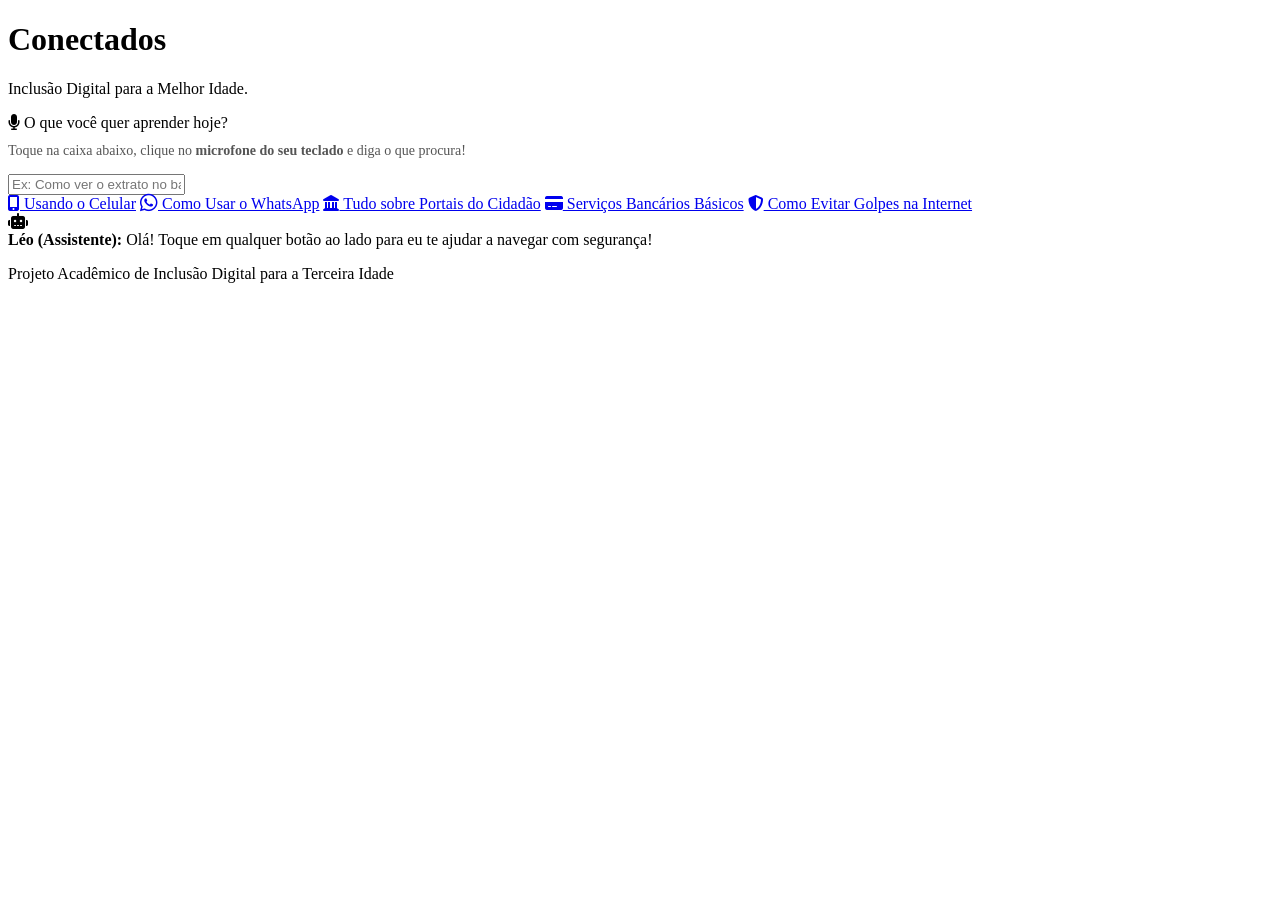
==== index.html @ 57c7a3a5 "Add files via upload" ====
<!DOCTYPE html>
<html lang="pt-BR">
<head>
    <meta charset="UTF-8">
    <meta name="viewport" content="width=device-width, initial-scale=1.0">
    <title>Conectados - Portal de Inclusão Digital</title>
    <!-- Ícones -->
    <link rel="stylesheet" href="https://cdnjs.cloudflare.com/ajax/libs/font-awesome/6.4.0/css/all.min.css">
    <!-- Conectando o arquivo CSS separado -->
    <link rel="stylesheet" href="style.css">
</head>
<body>

    <!-- Banner com Imagem de Fundo e Texto na Esquerda -->
    <header class="banner-topo">
        <div class="banner-texto">
            <h1>Conectados</h1>
            <p class="subtitle">Inclusão Digital para a Melhor Idade.</p>
        </div>
    </header>

    <!-- Área de Busca / Dica do Microfone para a Terceira Idade -->
    <div class="search-box">
        <p><i class="fa-solid fa-microphone"></i> O que você quer aprender hoje?</p>
        <p style="font-size: 14px; font-weight: normal; color: #555; margin-top: -5px; margin-bottom: 15px;">
            Toque na caixa abaixo, clique no <b>microfone do seu teclado</b> e diga o que procura!
        </p>
        <input type="text" class="search-input" placeholder="Ex: Como ver o extrato no banco, evitar golpes...">
    </div>

    <!-- Botões Principais de Conteúdo (Com a inversão solicitada) -->
    <div class="grid-buttons">
        <a href="celular.html" class="btn"><i class="fa-solid fa-mobile-screen-button"></i> Usando o Celular</a>
<a href="whatsapp.html" class="btn btn-whatsapp"><i class="fa-brands fa-whatsapp fa-lg"></i> Como Usar o WhatsApp</a>
        <a href="#" class="btn" onclick="mudarFala('Aqui você aprende a acessar os portais do governo como Meu INSS e Gov.br de forma simples!')"><i class="fa-solid fa-landmark"></i> Tudo sobre Portais do Cidadão</a>
        <a href="#" class="btn" onclick="mudarFala('Vamos ver como mexer no aplicativo do seu banco, ver extratos e fazer Pix com total segurança!')"><i class="fa-solid fa-credit-card"></i> Serviços Bancários Básicos</a>
        <a href="#" class="btn" onclick="mudarFala('Muito importante! Aqui mostro como identificar e não cair em golpes na internet.')"><i class="fa-solid fa-shield-halved"></i> Como Evitar Golpes na Internet</a>
    </div>

    <!-- Assistente Virtual Interativo Flutuante (Léo) -->
    <div class="interactive-pet" id="petAssistant">
        <div class="pet-avatar" onclick="mudarFala('Estou aqui te acompanhando! Toque em qualquer botão acima para começarmos.')">
            <i class="fa-solid fa-robot"></i>
        </div>
        <div class="pet-speech">
            <strong>Léo (Assistente):</strong>
            <span id="textoFala">Olá! Toque em qualquer botão ao lado para eu te ajudar a navegar com segurança!</span>
        </div>
    </div>

    <footer>
        <p>Projeto Acadêmico de Inclusão Digital para a Terceira Idade</p>
    </footer>

    <!-- Script JavaScript -->
    <script>
        function mudarFala(frase) {
            event.preventDefault(); 
            document.getElementById('textoFala').innerText = frase;
        }
    </script>

</body>
</html>
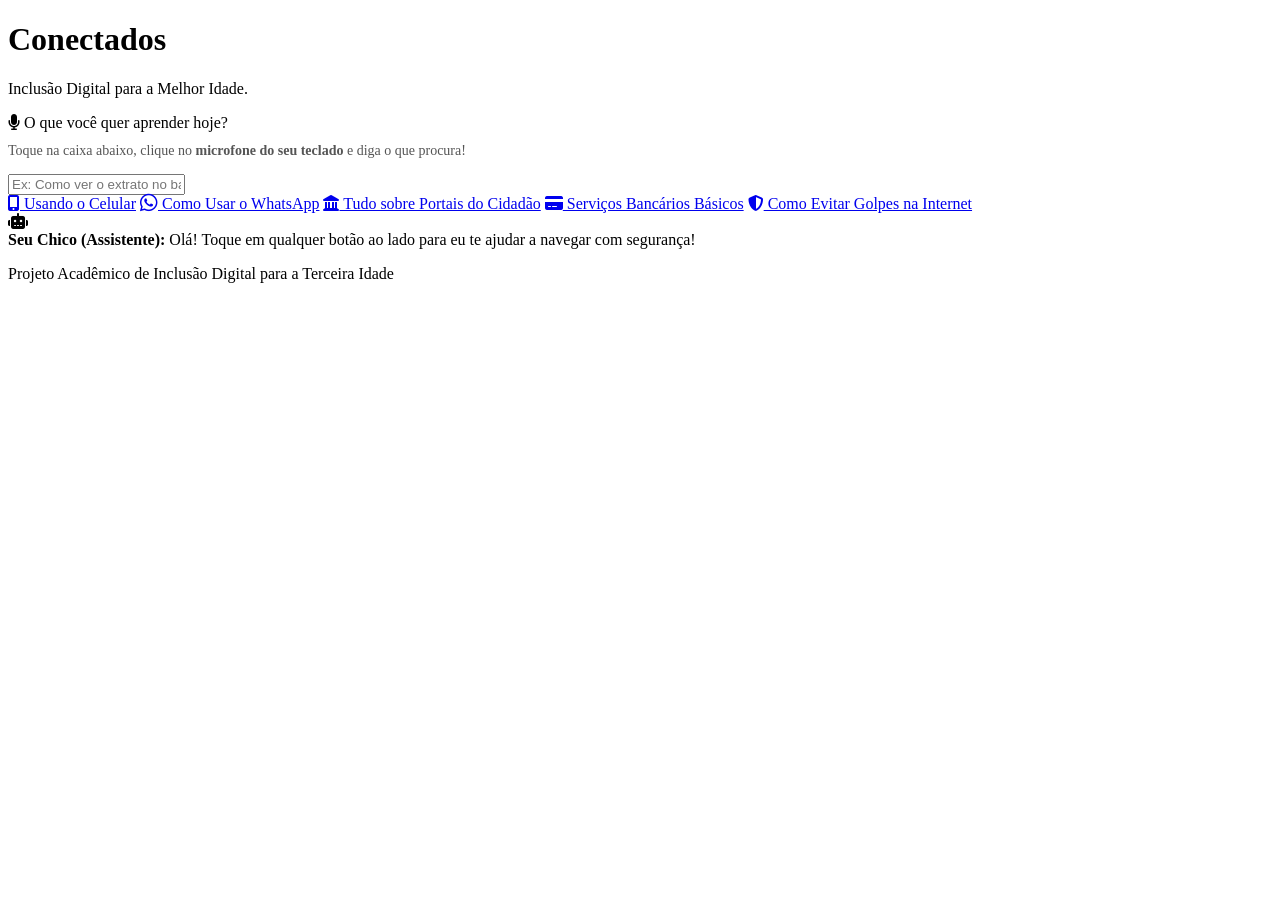
==== commit ac774220: "Update index.html" ====
--- a/index.html
+++ b/index.html
@@ -43,7 +43,7 @@
             <i class="fa-solid fa-robot"></i>
         </div>
         <div class="pet-speech">
-            <strong>Léo (Assistente):</strong>
+            <strong>Seu Chico (Assistente):</strong>
             <span id="textoFala">Olá! Toque em qualquer botão ao lado para eu te ajudar a navegar com segurança!</span>
         </div>
     </div>
@@ -61,4 +61,4 @@
     </script>
 
 </body>
-</html>+</html>
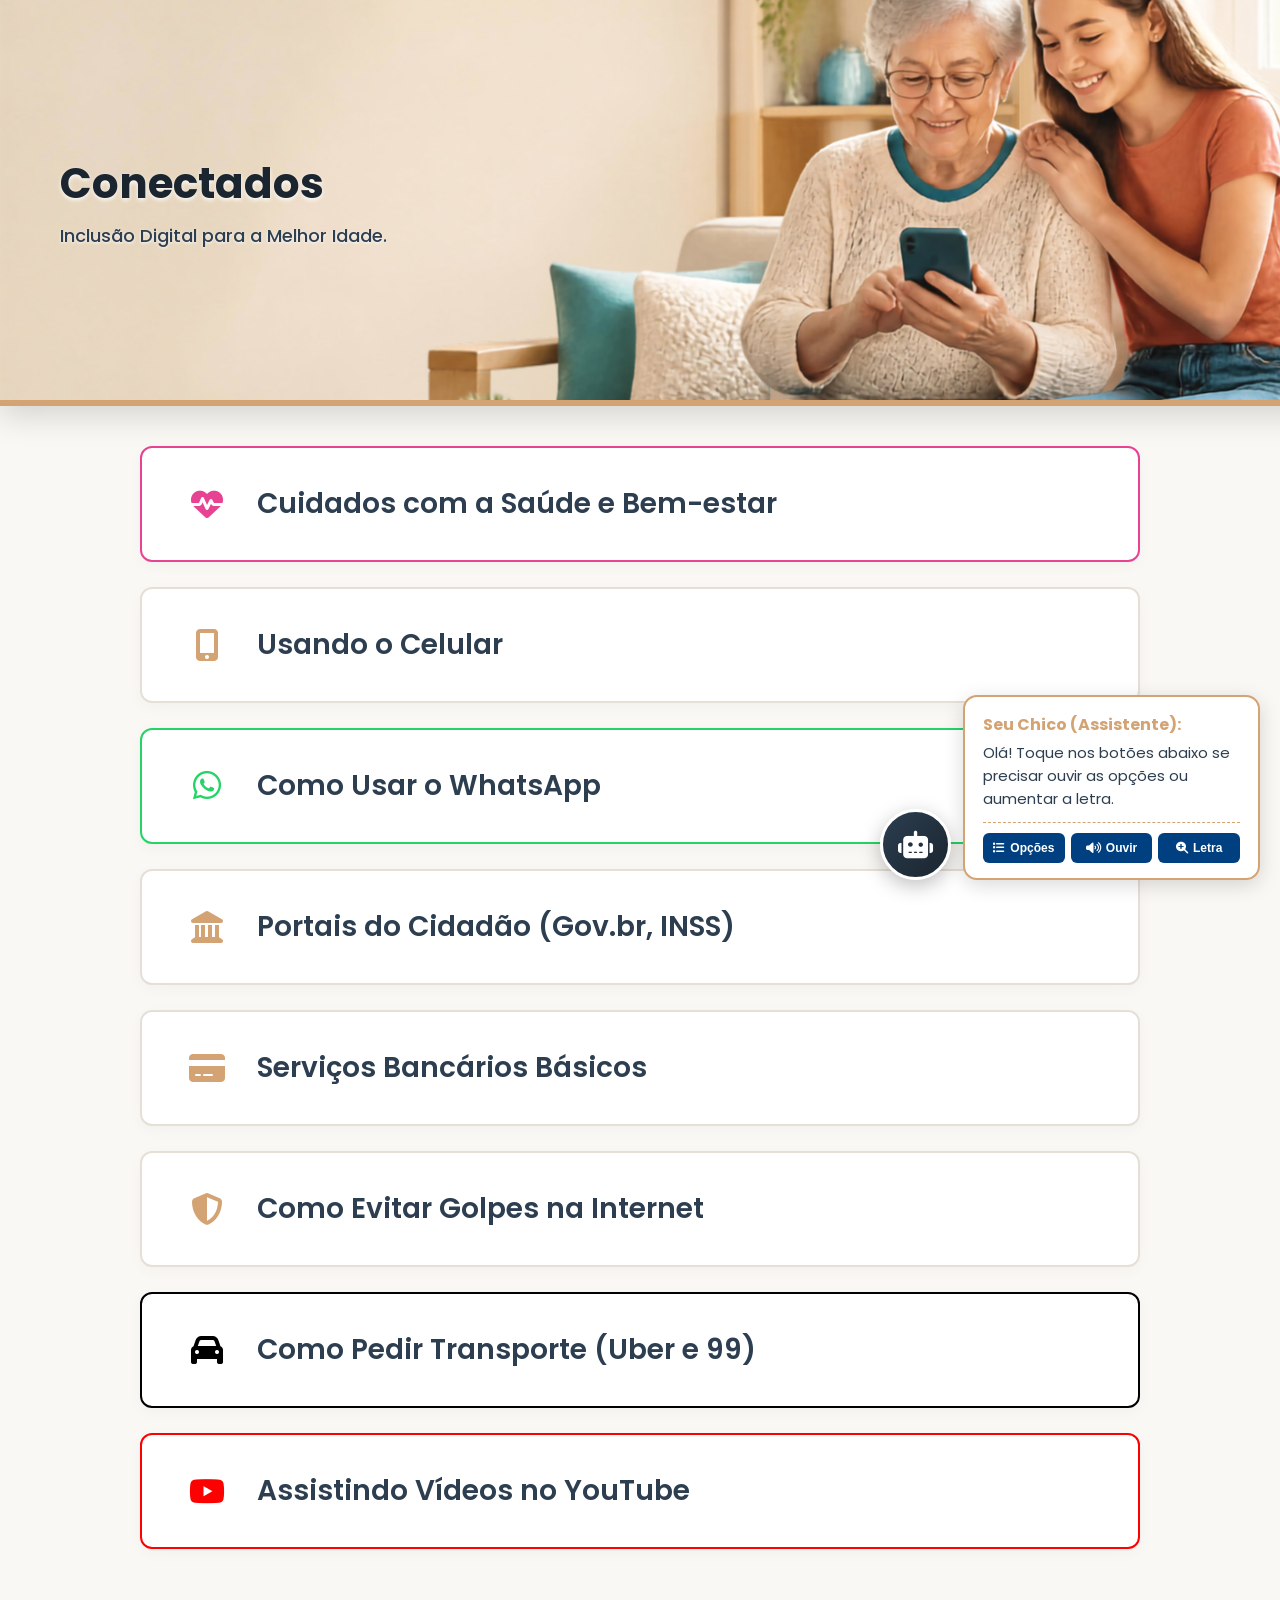
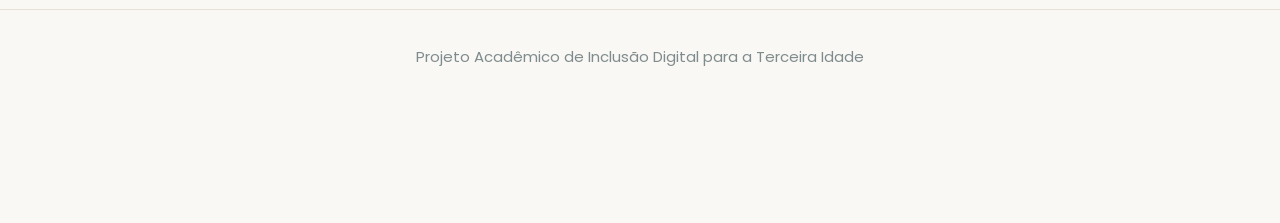
==== commit 3f9da13c: "Add files via upload" ====
--- a/index.html
+++ b/index.html
@@ -4,47 +4,51 @@
     <meta charset="UTF-8">
     <meta name="viewport" content="width=device-width, initial-scale=1.0">
     <title>Conectados - Portal de Inclusão Digital</title>
-    <!-- Ícones -->
     <link rel="stylesheet" href="https://cdnjs.cloudflare.com/ajax/libs/font-awesome/6.4.0/css/all.min.css">
-    <!-- Conectando o arquivo CSS separado -->
     <link rel="stylesheet" href="style.css">
 </head>
 <body>
 
-    <!-- Banner com Imagem de Fundo e Texto na Esquerda -->
-    <header class="banner-topo">
+    <!-- Banner Restaurado com a imagem garantida no próprio HTML -->
+    <header class="banner-topo" style="background-image: url('banner-topo.png');">
         <div class="banner-texto">
             <h1>Conectados</h1>
             <p class="subtitle">Inclusão Digital para a Melhor Idade.</p>
         </div>
     </header>
 
-    <!-- Área de Busca / Dica do Microfone para a Terceira Idade -->
-    <div class="search-box">
-        <p><i class="fa-solid fa-microphone"></i> O que você quer aprender hoje?</p>
-        <p style="font-size: 14px; font-weight: normal; color: #555; margin-top: -5px; margin-bottom: 15px;">
-            Toque na caixa abaixo, clique no <b>microfone do seu teclado</b> e diga o que procura!
-        </p>
-        <input type="text" class="search-input" placeholder="Ex: Como ver o extrato no banco, evitar golpes...">
+    <div class="grid-buttons" style="margin-top: 40px;">
+        <!-- Nova Opção: Primeira da lista -->
+        <a href="saude.html" class="btn btn-saude"><i class="fa-solid fa-heart-pulse"></i> Cuidados com a Saúde e Bem-estar</a>
+        
+        <a href="celular.html" class="btn"><i class="fa-solid fa-mobile-screen-button"></i> Usando o Celular</a>
+        <a href="whatsapp.html" class="btn btn-whatsapp"><i class="fa-brands fa-whatsapp fa-lg"></i> Como Usar o WhatsApp</a>
+        <a href="portais.html" class="btn"><i class="fa-solid fa-landmark"></i> Portais do Cidadão (Gov.br, INSS)</a>
+        <a href="bancos.html" class="btn"><i class="fa-solid fa-credit-card"></i> Serviços Bancários Básicos</a>
+        <a href="golpes.html" class="btn"><i class="fa-solid fa-shield-halved"></i> Como Evitar Golpes na Internet</a>
+        <a href="transporte.html" class="btn btn-transporte"><i class="fa-solid fa-car"></i> Como Pedir Transporte (Uber e 99)</a>
+        <a href="youtube.html" class="btn btn-youtube"><i class="fa-brands fa-youtube"></i> Assistindo Vídeos no YouTube</a>
     </div>
 
-    <!-- Botões Principais de Conteúdo (Com a inversão solicitada) -->
-    <div class="grid-buttons">
-        <a href="celular.html" class="btn"><i class="fa-solid fa-mobile-screen-button"></i> Usando o Celular</a>
-<a href="whatsapp.html" class="btn btn-whatsapp"><i class="fa-brands fa-whatsapp fa-lg"></i> Como Usar o WhatsApp</a>
-        <a href="#" class="btn" onclick="mudarFala('Aqui você aprende a acessar os portais do governo como Meu INSS e Gov.br de forma simples!')"><i class="fa-solid fa-landmark"></i> Tudo sobre Portais do Cidadão</a>
-        <a href="#" class="btn" onclick="mudarFala('Vamos ver como mexer no aplicativo do seu banco, ver extratos e fazer Pix com total segurança!')"><i class="fa-solid fa-credit-card"></i> Serviços Bancários Básicos</a>
-        <a href="#" class="btn" onclick="mudarFala('Muito importante! Aqui mostro como identificar e não cair em golpes na internet.')"><i class="fa-solid fa-shield-halved"></i> Como Evitar Golpes na Internet</a>
-    </div>
-
-    <!-- Assistente Virtual Interativo Flutuante (Léo) -->
     <div class="interactive-pet" id="petAssistant">
-        <div class="pet-avatar" onclick="mudarFala('Estou aqui te acompanhando! Toque em qualquer botão acima para começarmos.')">
+        <div class="pet-avatar" onclick="mudarFala('Aqui estou! Escolha uma das opções abaixo para eu te ajudar.')">
             <i class="fa-solid fa-robot"></i>
         </div>
         <div class="pet-speech">
             <strong>Seu Chico (Assistente):</strong>
-            <span id="textoFala">Olá! Toque em qualquer botão ao lado para eu te ajudar a navegar com segurança!</span>
+            <span id="textoFala">Olá! Toque nos botões abaixo se precisar ouvir as opções ou aumentar a letra.</span>
+            
+            <div class="pet-acoes">
+                <button onclick="lerOpcoesDaPagina()" class="btn-acao-pet" title="Ouvir botões da tela">
+                    <i class="fa-solid fa-list"></i> Opções
+                </button>
+                <button onclick="lerTextoAlto()" class="btn-acao-pet" title="Ouvir texto atual">
+                    <i class="fa-solid fa-volume-high"></i> Ouvir
+                </button>
+                <button onclick="alternarTamanhoFonte()" class="btn-acao-pet" title="Aumentar letras">
+                    <i class="fa-solid fa-magnifying-glass-plus"></i> Letra
+                </button>
+            </div>
         </div>
     </div>
 
@@ -52,13 +56,60 @@
         <p>Projeto Acadêmico de Inclusão Digital para a Terceira Idade</p>
     </footer>
 
-    <!-- Script JavaScript -->
     <script>
-        function mudarFala(frase) {
-            event.preventDefault(); 
-            document.getElementById('textoFala').innerText = frase;
+        let vozes = [];
+        window.speechSynthesis.onvoiceschanged = () => { vozes = window.speechSynthesis.getVoices(); };
+
+        function mudarFala(frase) { document.getElementById('textoFala').innerText = frase; }
+        
+        function alternarTamanhoFonte() {
+            document.body.classList.toggle('fonte-grande');
+            if(document.body.classList.contains('fonte-grande')){
+                mudarFala('Letras aumentadas.');
+                falarAlto('Letras aumentadas.');
+            } else {
+                mudarFala('Letras em tamanho normal.');
+                falarAlto('Tamanho normal.');
+            }
+        }
+        
+        function configurarVoz(fala) {
+            fala.lang = 'pt-BR';
+            fala.rate = 1.0; 
+            if (vozes.length > 0) {
+                let naturalVoice = vozes.find(v => v.lang.includes('pt') && (v.name.includes('Google') || v.name.includes('Natural') || v.name.includes('Microsoft')));
+                fala.voice = naturalVoice ? naturalVoice : vozes.find(v => v.lang.includes('pt'));
+            }
+        }
+
+        function falarAlto(texto) {
+            if ('speechSynthesis' in window) {
+                window.speechSynthesis.cancel();
+                const fala = new SpeechSynthesisUtterance(texto);
+                configurarVoz(fala);
+                window.speechSynthesis.speak(fala);
+            } else { alert("Desculpe, seu dispositivo não suporta leitura de voz."); }
+        }
+
+        function lerOpcoesDaPagina() {
+            const botoes = document.querySelectorAll('.grid-buttons .btn');
+            let texto = "Estas são as opções disponíveis na tela. ";
+            botoes.forEach((btn, index) => {
+                const titulo = btn.querySelector('h3');
+                const desc = btn.querySelector('p');
+                if(titulo && desc) { texto += `Opção ${index + 1}: ${titulo.innerText}. ${desc.innerText}. `; }
+                else { texto += `Opção ${index + 1}: ${btn.innerText}. `; }
+                texto += " ... ";
+            });
+            texto += "Toque na opção que desejar.";
+            mudarFala("Estou lendo as opções da tela. Escute com atenção.");
+            falarAlto(texto);
+        }
+
+        function lerTextoAlto() {
+            let textoParaLer = document.getElementById('textoFala').innerText;
+            falarAlto(textoParaLer);
         }
     </script>
-
 </body>
-</html>
+</html>
--- a/style.css
+++ b/style.css
@@ -0,0 +1,389 @@
+@import url('https://fonts.googleapis.com/css2?family=Poppins:wght@300;400;500;600;700&display=swap');
+
+body {
+    font-family: 'Poppins', sans-serif;
+    background-color: #FAF8F5;
+    color: #2C3E50;
+    margin: 0;
+    padding: 0;
+    text-align: center;
+    overflow-x: hidden;
+    padding-bottom: 140px;
+}
+
+/* --- BANNER TOPO CORRIGIDO --- */
+.banner-topo {
+    position: relative;
+    width: 100%;
+    height: 400px; /* Isso garante que a imagem apareça por inteiro */
+    background-image: url('banner-topo.png'); 
+    background-size: cover;
+    background-position: center;
+    background-repeat: no-repeat;
+    border-bottom: 6px solid #D4A373;
+    margin-bottom: 40px;
+    box-shadow: 0 10px 30px rgba(0,0,0,0.15);
+    display: flex;
+    align-items: center;
+    justify-content: flex-start; /* Alinha o texto à esquerda */
+    padding-left: 60px;
+}
+
+.banner-texto {
+    text-align: left;
+    max-width: 480px;
+    z-index: 2;
+}
+
+.banner-texto h1 {
+    font-size: 42px;
+    font-weight: 700;
+    margin: 0 0 8px 0;
+    color: #1A252F;
+    text-shadow: 0 2px 4px rgba(255,255,255,0.9);
+}
+
+.banner-texto p.subtitle {
+    font-size: 18px;
+    font-weight: 500;
+    margin: 0;
+    line-height: 1.4;
+    color: #2C3E50;
+    text-shadow: 0 1px 3px rgba(255,255,255,0.9);
+}
+
+/* Caixa de Busca */
+.search-box {
+    background: #ffffff;
+    padding: 40px;
+    border-radius: 12px;
+    box-shadow: 0 10px 30px rgba(0, 0, 0, 0.05);
+    margin: 40px auto;
+    max-width: 1000px;
+    width: 90%;
+    border: 1px solid #E6DFD5;
+}
+
+.search-box p {
+    font-size: clamp(22px, 2.5vw, 28px);
+    font-weight: 600;
+    color: #2C3E50;
+    margin-bottom: 15px;
+}
+
+.search-input {
+    width: 95%;
+    padding: 20px 25px;
+    font-size: 20px;
+    border: 2px solid #D4A373;
+    border-radius: 8px;
+    outline: none;
+    background-color: #FAFAFA;
+    transition: all 0.3s;
+}
+
+.search-input:focus {
+    border-color: #004080;
+    background-color: #fff;
+    box-shadow: 0 0 8px rgba(0, 64, 128, 0.15);
+}
+
+/* Grade de Botões */
+.grid-buttons {
+    display: grid;
+    grid-template-columns: 1fr;
+    gap: 25px;
+    max-width: 1000px;
+    width: 90%;
+    margin: 0 auto;
+}
+
+/* Estilo geral dos botões */
+.btn {
+    background-color: #ffffff;
+    color: #2C3E50;
+    border: 2px solid #E6DFD5;
+    border-radius: 12px;
+    cursor: pointer;
+    box-shadow: 0 4px 15px rgba(0,0,0,0.03);
+    text-decoration: none;
+    display: flex;
+    align-items: center;
+    justify-content: flex-start;
+    gap: 25px;
+    transition: all 0.3s ease;
+    text-align: left;
+}
+
+/* Botões de Link (Menu Inicial) */
+a.btn {
+    padding: 35px 40px;
+    font-size: clamp(20px, 2.2vw, 28px); 
+    white-space: nowrap; 
+    overflow: hidden;
+    text-overflow: ellipsis; 
+    font-weight: 600;
+}
+
+/* Botões que são Divs (Menus Internos) */
+div.btn {
+    padding: 30px 40px;
+    flex-direction: column;
+    align-items: flex-start;
+    gap: 10px;
+}
+
+div.btn h3 {
+    font-size: clamp(20px, 2.2vw, 26px);
+    margin: 0;
+    display: flex;
+    align-items: center;
+    gap: 15px;
+}
+
+div.btn p {
+    font-size: clamp(16px, 1.5vw, 20px);
+    margin: 0;
+}
+
+.btn i, a.btn i {
+    font-size: clamp(30px, 2.5vw, 38px);
+    color: #D4A373;
+    width: 50px;
+    text-align: center;
+}
+
+.btn:hover {
+    background-color: #2C3E50;
+    color: white;
+    border-color: #2C3E50;
+    transform: translateY(-3px);
+    box-shadow: 0 8px 20px rgba(0,0,0,0.1);
+}
+
+.btn:hover i, .btn:hover h3, .btn:hover p { color: #ffffff !important; }
+
+/* Cores Específicas dos Botões */
+.btn-saude { border-color: #e84393; }
+.btn-saude i { color: #e84393 !important; }
+.btn-saude:hover { background-color: #e84393; color: white; border-color: #e84393; }
+
+.btn-whatsapp { border-color: #25D366; }
+.btn-whatsapp i { color: #25D366 !important; }
+.btn-whatsapp:hover { background-color: #25D366; color: white; border-color: #25D366; }
+
+.btn-youtube { border-color: #FF0000; }
+.btn-youtube i { color: #FF0000 !important; }
+.btn-youtube:hover { background-color: #FF0000; color: white; border-color: #FF0000; }
+
+.btn-transporte { border-color: #000000; }
+.btn-transporte i { color: #000000 !important; }
+.btn-transporte:hover { background-color: #000000; color: white; border-color: #000000; }
+
+/* Assistente Virtual */
+.interactive-pet {
+    position: fixed;
+    bottom: 20px;
+    right: 20px;
+    display: flex;
+    align-items: flex-end;
+    gap: 12px;
+    z-index: 1000;
+    max-width: 380px;
+    animation: bouncePet 2s infinite ease-in-out;
+}
+
+@keyframes bouncePet {
+    0%, 100% { transform: translateY(0); }
+    50% { transform: translateY(-6px); }
+}
+
+.pet-avatar {
+    background: linear-gradient(135deg, #2C3E50, #1A252F);
+    color: white;
+    font-size: 28px;
+    width: 65px;
+    height: 65px;
+    border-radius: 50%;
+    display: flex;
+    align-items: center;
+    justify-content: center;
+    box-shadow: 0 6px 20px rgba(0,0,0,0.25);
+    border: 3px solid #fff;
+    flex-shrink: 0;
+    cursor: pointer;
+}
+
+.pet-speech {
+    background: white;
+    border: 2px solid #D4A373;
+    padding: 15px 18px;
+    border-radius: 14px;
+    box-shadow: 0 5px 20px rgba(0,0,0,0.15);
+    text-align: left;
+    font-size: 15px;
+    color: #2C3E50;
+    position: relative;
+}
+
+.pet-speech strong {
+    color: #D4A373;
+    display: block;
+    margin-bottom: 4px;
+    font-size: 16px;
+}
+
+.pet-acoes {
+    display: flex;
+    gap: 6px;
+    margin-top: 12px;
+    border-top: 1px dashed #D4A373;
+    padding-top: 10px;
+    flex-wrap: wrap; 
+}
+
+.btn-acao-pet {
+    background-color: #004080;
+    color: white;
+    border: none;
+    padding: 8px 10px;
+    border-radius: 6px;
+    font-size: 12px;
+    cursor: pointer;
+    display: flex;
+    align-items: center;
+    gap: 5px;
+    flex: 1;
+    justify-content: center;
+    font-weight: 600;
+    transition: background-color 0.3s;
+    min-width: 80px;
+}
+
+.btn-acao-pet:hover { background-color: #002B5B; }
+
+body.fonte-grande p, 
+body.fonte-grande h1, 
+body.fonte-grande h2, 
+body.fonte-grande h3, 
+body.fonte-grande span, 
+body.fonte-grande li, 
+body.fonte-grande a {
+    font-size: 135% !important; 
+    line-height: 1.6;
+}
+body.fonte-grande .btn-acao-pet { font-size: 14px; }
+
+footer {
+    margin-top: 60px;
+    font-size: 15px;
+    color: #7F8C8D;
+    border-top: 1px solid #E6DFD5;
+    padding-top: 20px;
+}
+
+/* Responsividade para Celulares */
+@media (max-width: 768px) {
+    .banner-topo {
+        height: auto;
+        min-height: 340px;
+        flex-direction: column;
+        justify-content: flex-end;
+        padding: 20px;
+        background-position: center top;
+    }
+    .banner-texto {
+        text-align: center;
+        max-width: 100%;
+        background: rgba(250, 248, 245, 0.85);
+        padding: 15px;
+        border-radius: 10px;
+        margin-top: 20px;
+    }
+    .search-box {
+        padding: 25px 20px;
+        margin: 20px auto 30px auto;
+    }
+    .search-input { width: 100%; font-size: 16px; box-sizing: border-box; }
+    
+    a.btn {
+        padding: 20px 25px;
+        white-space: normal; 
+    }
+    div.btn {
+        padding: 20px 25px;
+    }
+    .btn i, a.btn i { font-size: 28px; width: 40px; }
+
+    .interactive-pet {
+        max-width: 90%;
+        bottom: 15px;
+        right: 15px;
+        gap: 8px;
+    }
+    .pet-avatar { width: 50px; height: 50px; font-size: 22px; }
+    .pet-speech { padding: 10px 12px; font-size: 13px; }
+    .pet-speech strong { font-size: 14px; margin-bottom: 2px; }
+}
+
+.botao-topo-flutuante {
+    position: fixed;
+    bottom: 20px;
+    left: 20px;
+    background-color: #004080;
+    color: white;
+    border: none;
+    border-radius: 50px;
+    width: 55px;
+    height: 55px;
+    font-size: 22px;
+    display: flex;
+    justify-content: center;
+    align-items: center;
+    box-shadow: 0 4px 10px rgba(0,0,0,0.3);
+    cursor: pointer;
+    z-index: 998;
+    transition: background-color 0.3s;
+}
+
+.botao-topo-flutuante:hover { background-color: #002B5B; }
+
+.modal-fundo {
+    display: none;
+    position: fixed;
+    top: 0; left: 0; width: 100%; height: 100%;
+    background-color: rgba(0, 0, 0, 0.6);
+    z-index: 999;
+    justify-content: center;
+    align-items: center;
+    padding: 15px;
+}
+
+.modal-conteudo {
+    background-color: #fff;
+    padding: 35px;
+    border-radius: 12px;
+    max-width: 700px;
+    width: 100%;
+    max-height: 85vh;
+    overflow-y: auto;
+    box-shadow: 0 5px 15px rgba(0,0,0,0.3);
+    text-align: left;
+    position: relative;
+    box-sizing: border-box;
+}
+
+.botao-fechar {
+    background-color: #e74c3c;
+    color: white;
+    border: none;
+    padding: 15px 20px;
+    font-size: 20px;
+    border-radius: 8px;
+    cursor: pointer;
+    margin-top: 25px;
+    font-weight: bold;
+    display: block;
+    width: 100%;
+    text-align: center;
+}
